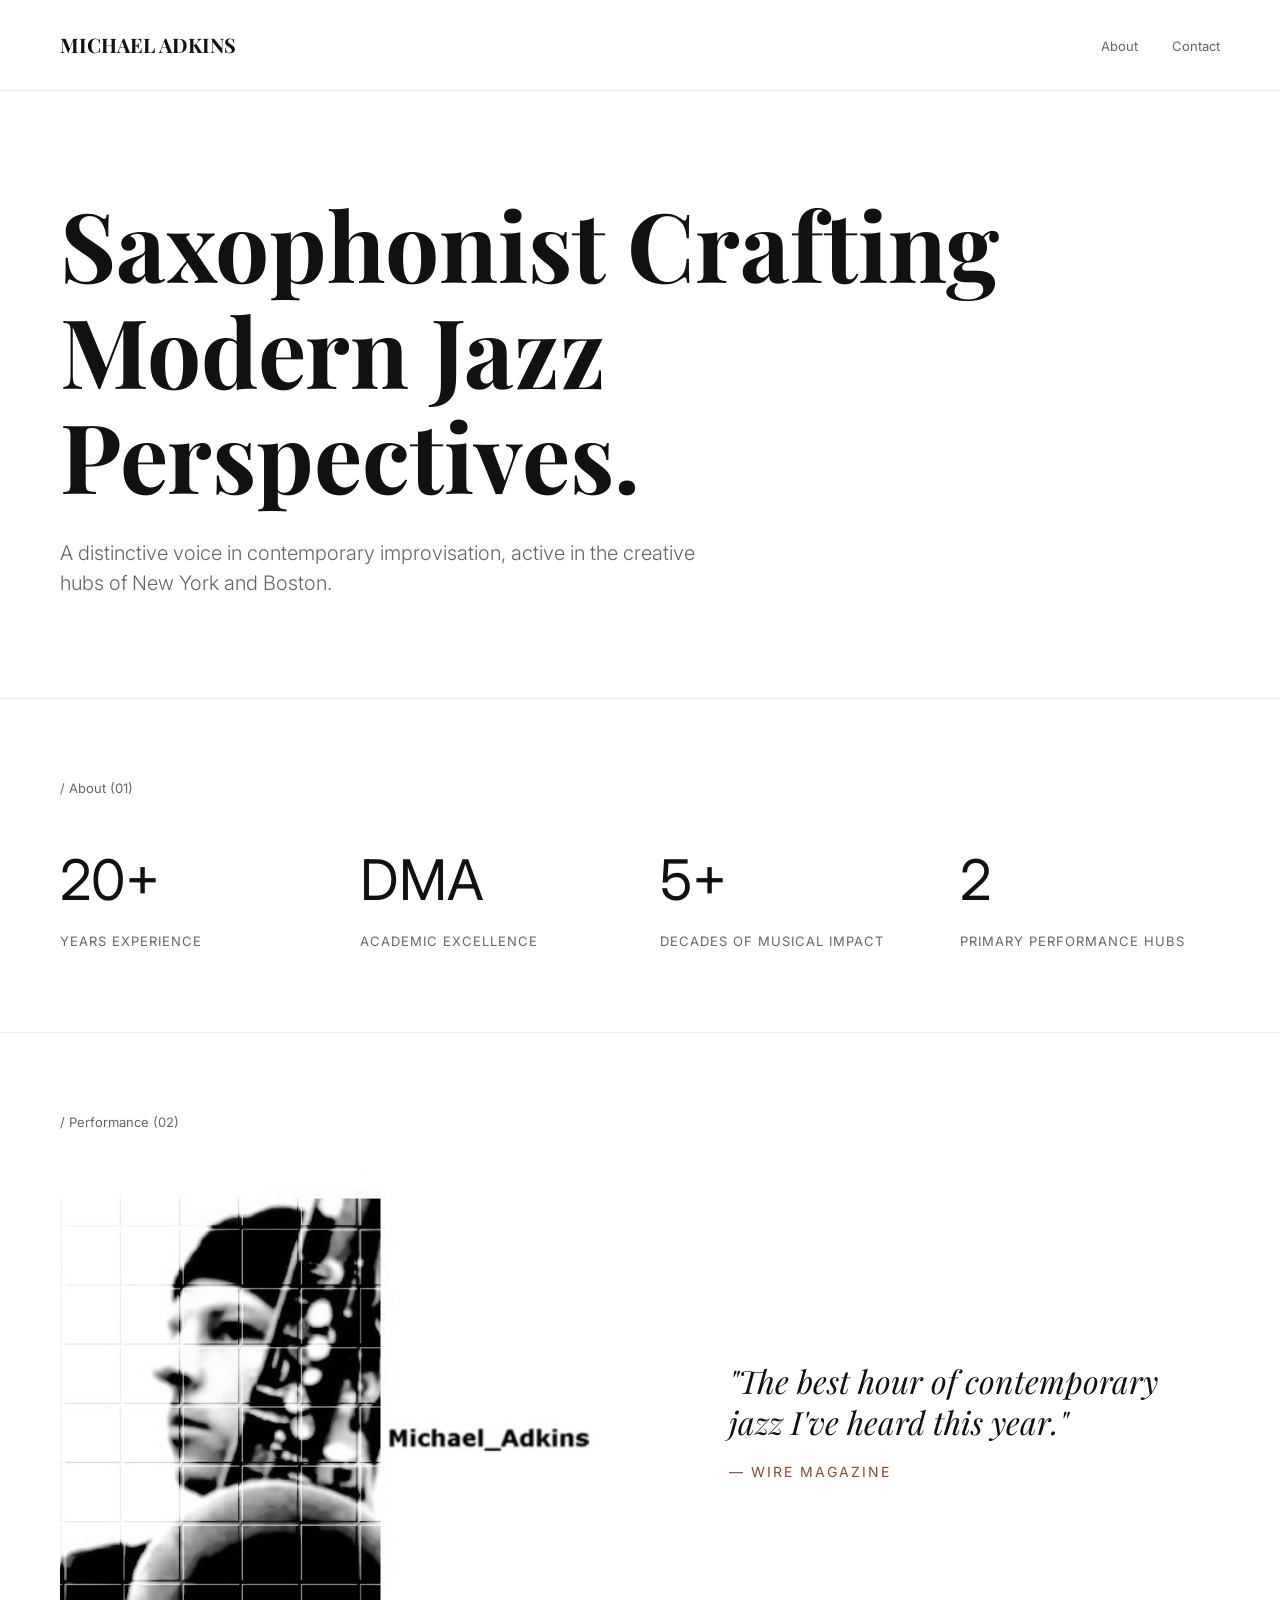
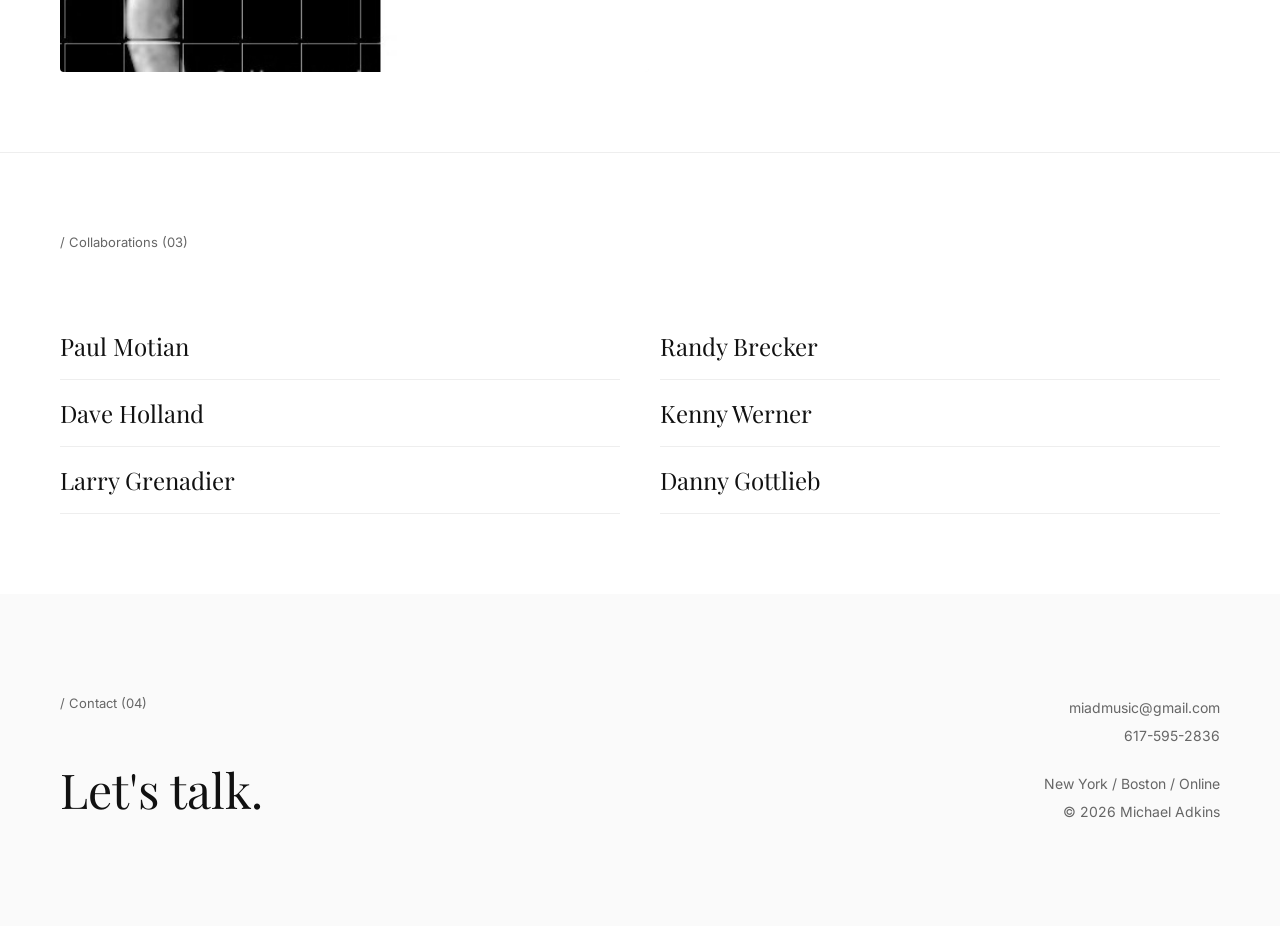
==== index.html @ dd8f3b5c "Add files via upload" ====
<!DOCTYPE html>
<html lang="en">
<head>
<meta charset="UTF-8">
<meta name="viewport" content="width=device-width, initial-scale=1.0">
<title>Michael Adkins | Professional Saxophonist</title>
<style>
  @import url('https://fonts.googleapis.com/css2?family=Inter:wght@300;400;500;700&family=Playfair+Display:ital,wght@0,700;1,400;1,700&display=swap');

  :root {
    --bg: #ffffff;
    --text-primary: #111111;
    --text-secondary: #666666;
    --accent: #8B4A2A;
    --border: #eeeeee;
  }

  * { box-sizing: border-box; margin: 0; padding: 0; }

  body {
    background-color: var(--bg);
    color: var(--text-primary);
    font-family: 'Inter', sans-serif;
    line-height: 1.5;
    -webkit-font-smoothing: antialiased;
  }

  /* KANSO NAVIGATION */
  nav {
    padding: 30px 60px;
    display: flex;
    justify-content: space-between;
    align-items: center;
    border-bottom: 1px solid var(--border);
  }

  .nav-logo { font-family: 'Playfair Display', serif; font-weight: 700; font-size: 20px; }
  .nav-links a { color: var(--text-secondary); text-decoration: none; margin-left: 30px; font-size: 13px; }

  /* HERO SECTION */
  .hero {
    padding: 100px 60px;
    max-width: 1100px;
  }

  .hero h1 {
    font-family: 'Playfair Display', serif;
    font-size: clamp(48px, 8vw, 96px);
    line-height: 1.1;
    margin-bottom: 30px;
    font-weight: 700;
  }

  .hero p {
    font-size: 20px;
    color: var(--text-secondary);
    max-width: 650px;
    font-weight: 300;
  }

  /* SECTION WRAPPER */
  .container { padding: 80px 60px; border-top: 1px solid var(--border); }
  .section-label { font-size: 13px; color: var(--text-secondary); margin-bottom: 40px; display: flex; gap: 10px; }

  /* METRICS (01) */
  .metrics-grid {
    display: grid;
    grid-template-columns: repeat(auto-fit, minmax(200px, 1fr));
    gap: 40px;
  }

  .metric-item h2 { font-size: 56px; font-weight: 400; margin-bottom: 10px; color: var(--text-primary); }
  .metric-item p { font-size: 13px; text-transform: uppercase; letter-spacing: 1px; color: var(--text-secondary); }

  /* SELECTED WORK (02) */
  .work-grid {
    display: grid;
    grid-template-columns: 1.2fr 1fr;
    gap: 80px;
    align-items: center;
  }

  .work-img { height: 500px; background-color: #f7f7f7; overflow: hidden; border-radius: 4px; }
  .work-img img { width: 100%; height: 100%; object-fit: cover; filter: grayscale(100%); }

  .quote-box {
    font-family: 'Playfair Display', serif;
    font-size: 32px;
    font-style: italic;
    line-height: 1.3;
    color: var(--text-primary);
  }

  /* LISTS */
  .col-list { list-style: none; margin-top: 20px; }
  .col-list li {
    font-size: 24px;
    font-family: 'Playfair Display', serif;
    padding: 15px 0;
    border-bottom: 1px solid var(--border);
  }

  /* FOOTER */
  .footer {
    padding: 100px 60px;
    background: #fafafa;
    display: flex;
    justify-content: space-between;
    align-items: flex-start;
  }

  .footer-cta { font-family: 'Playfair Display', serif; font-size: 48px; text-decoration: none; color: var(--text-primary); }
  .footer-cta:hover { color: var(--accent); }

  .footer-details { text-align: right; color: var(--text-secondary); font-size: 14px; line-height: 2; }

  @media (max-width: 850px) {
    nav, .container, .footer { padding: 40px 30px; }
    .work-grid { grid-template-columns: 1fr; gap: 40px; }
  }
</style>
</head>
<body>

<nav>
  <div class="nav-logo">MICHAEL ADKINS</div>
  <div class="nav-links">
    <a href="about.html">About</a>
    <a href="contact.html">Contact</a>
  </div>
</nav>

<section class="hero">
  <h1>Saxophonist Crafting Modern Jazz Perspectives.</h1>
  <p>A distinctive voice in contemporary improvisation, active in the creative hubs of New York and Boston.</p>
</section>

<div class="container">
  <div class="section-label">/ About (01)</div>
  <div class="metrics-grid">
    <div class="metric-item"><h2>20+</h2><p>Years Experience</p></div>
    <div class="metric-item"><h2>DMA</h2><p>Academic Excellence</p></div>
    <div class="metric-item"><h2>5+</h2><p>Decades of Musical Impact</p></div>
    <div class="metric-item"><h2>2</h2><p>Primary Performance Hubs</p></div>
  </div>
</div>

<div class="container">
  <div class="section-label">/ Performance (02)</div>
  <div class="work-grid">
    <div class="work-img">
      <img src="Mi-Crop-untitled1.jpg" alt="Michael Adkins">
    </div>
    <div class="quote-box">
      "The best hour of contemporary jazz I've heard this year."<br>
      <span style="font-size: 14px; font-family: 'Inter'; font-style: normal; color: var(--accent); letter-spacing: 2px;">— WIRE MAGAZINE</span>
    </div>
  </div>
</div>

<div class="container">
  <div class="section-label">/ Collaborations (03)</div>
  <div class="metrics-grid">
    <ul class="col-list">
      <li>Paul Motian</li>
      <li>Dave Holland</li>
      <li>Larry Grenadier</li>
    </ul>
    <ul class="col-list">
      <li>Randy Brecker</li>
      <li>Kenny Werner</li>
      <li>Danny Gottlieb</li>
    </ul>
  </div>
</div>

<footer class="footer">
  <div>
    <div class="section-label">/ Contact (04)</div>
    <a href="mailto:miadmusic@gmail.com" class="footer-cta">Let's talk.</a>
  </div>
  <div class="footer-details">
    <p>miadmusic@gmail.com</p>
    <p>617-595-2836</p>
    <p style="margin-top:20px;">New York / Boston / Online</p>
    <p>&copy; 2026 Michael Adkins</p>
  </div>
</footer>

</body>
</html>
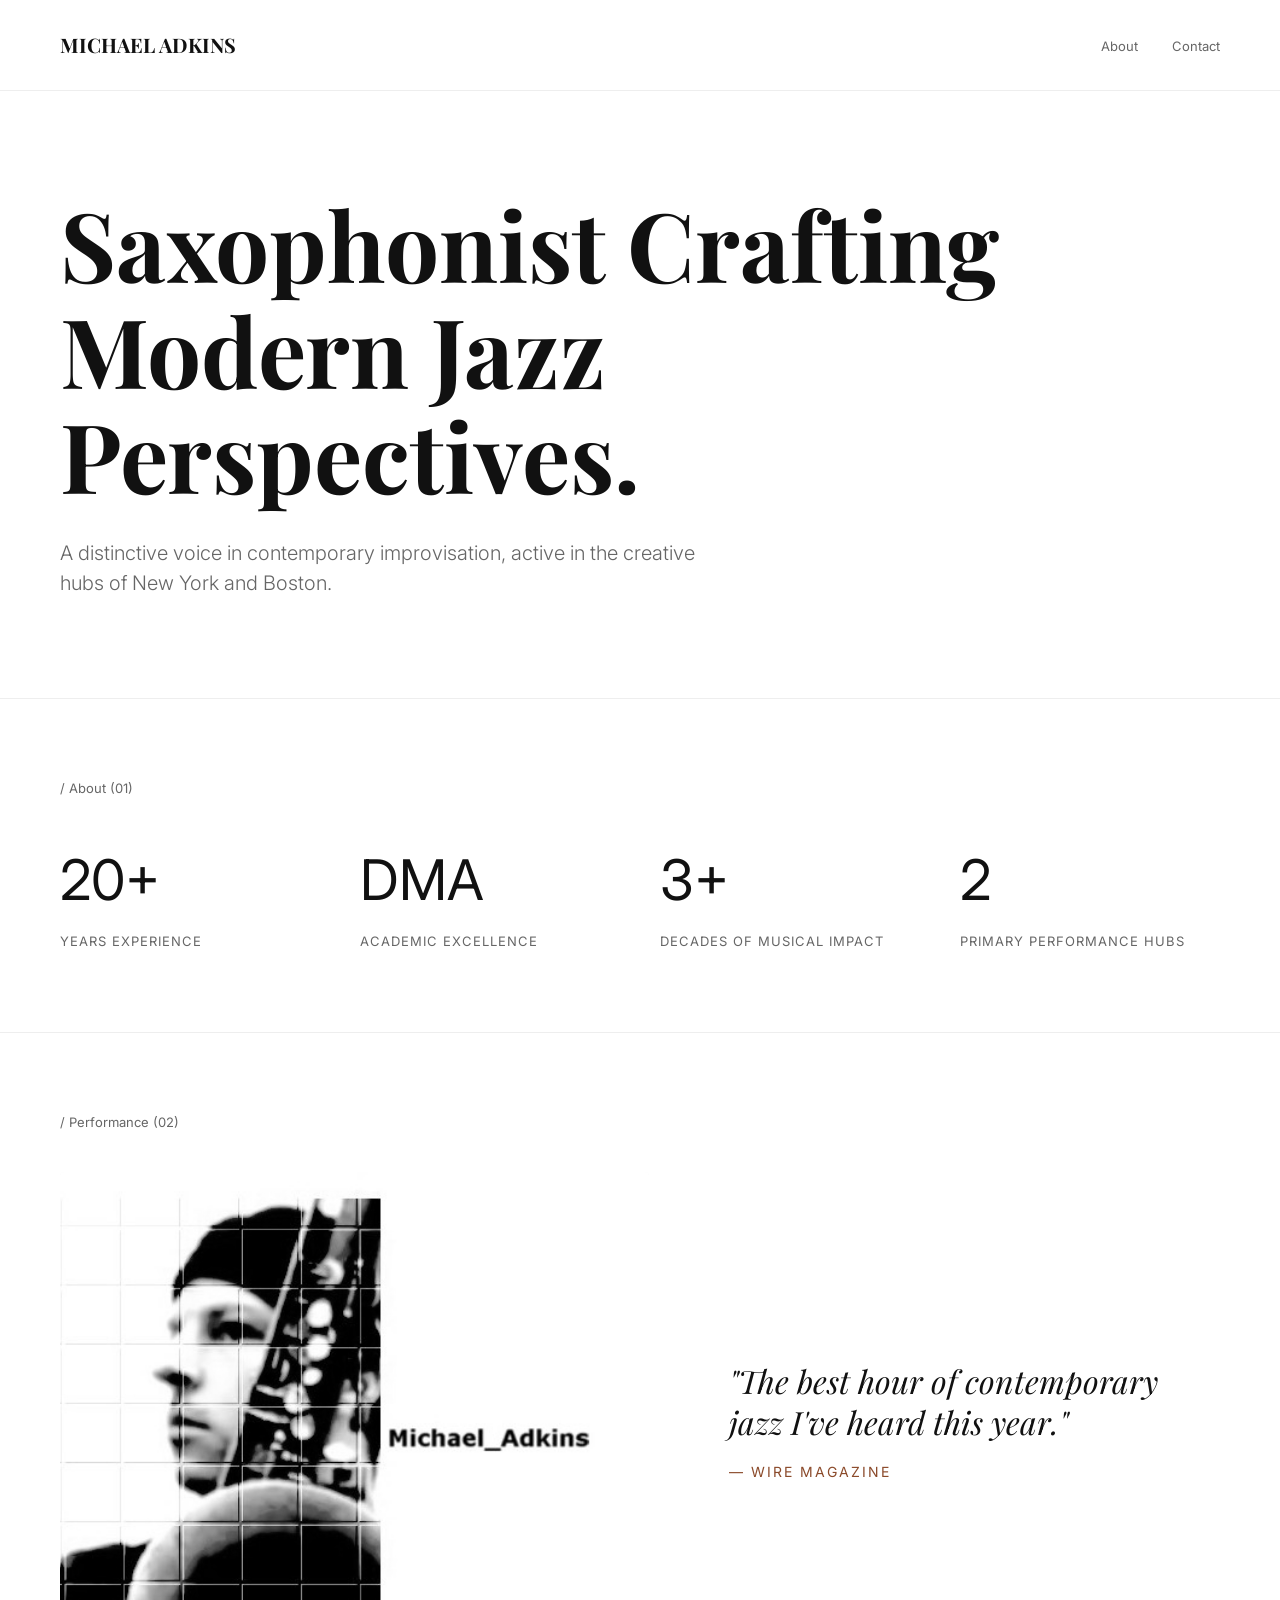
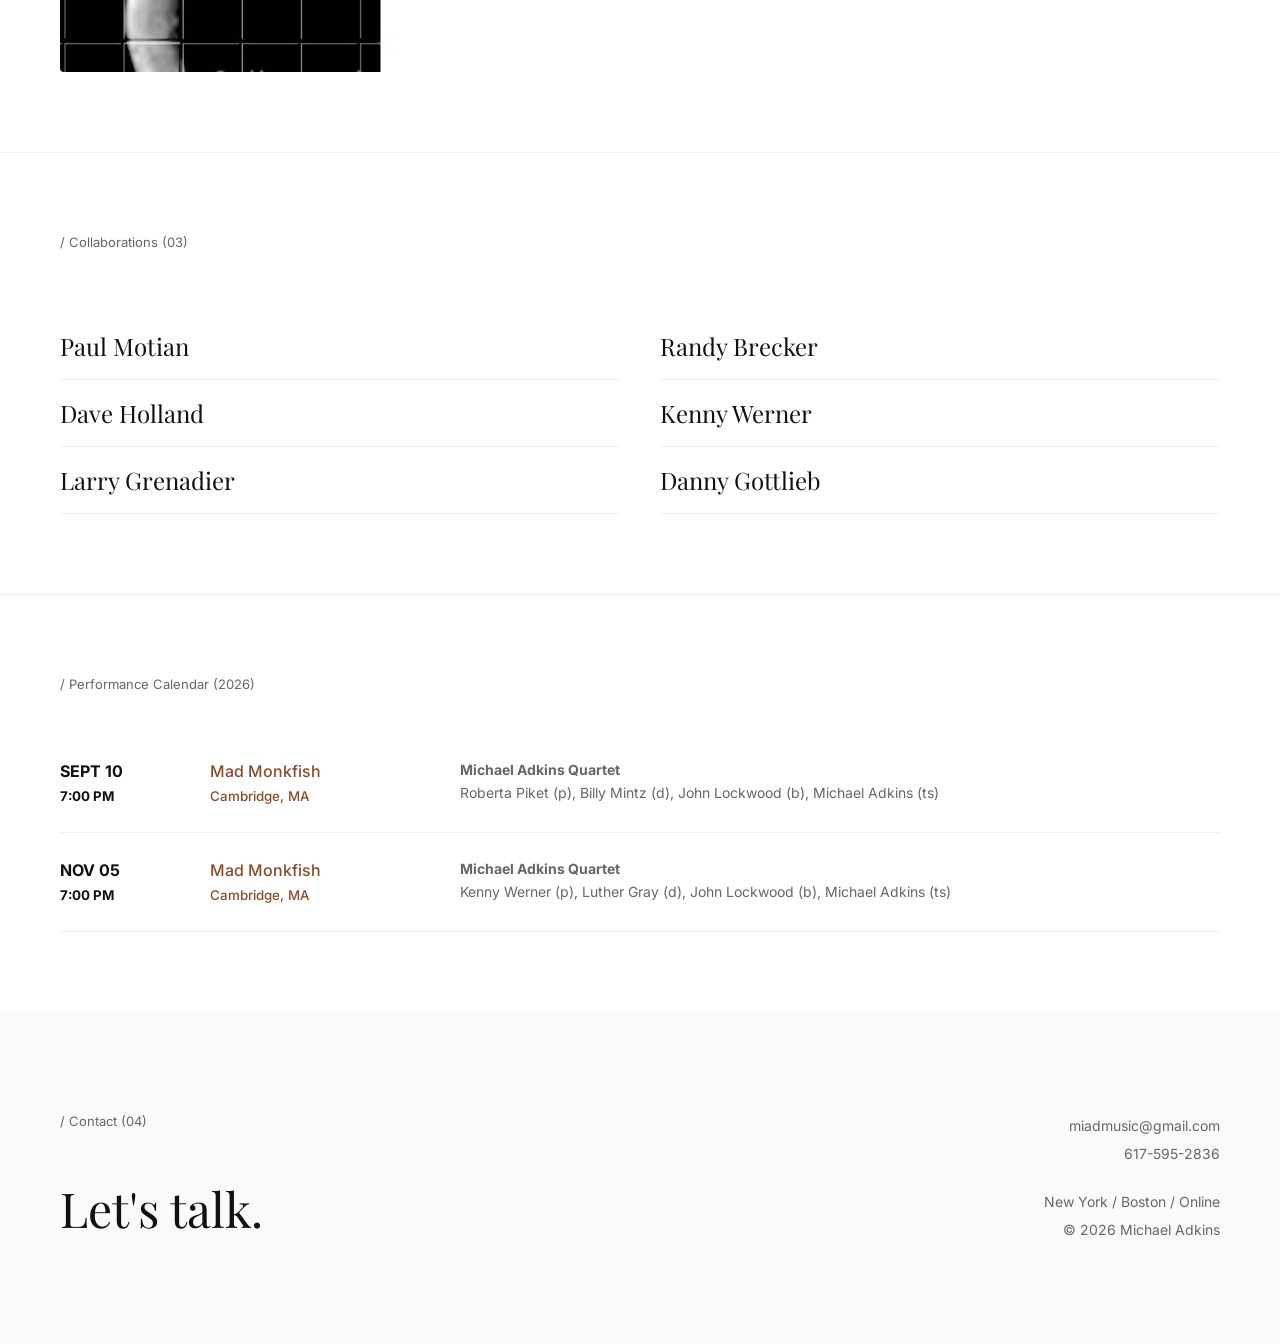
==== commit 131feaee: "Update index.html" ====
--- a/index.html
+++ b/index.html
@@ -140,7 +140,7 @@
   <div class="metrics-grid">
     <div class="metric-item"><h2>20+</h2><p>Years Experience</p></div>
     <div class="metric-item"><h2>DMA</h2><p>Academic Excellence</p></div>
-    <div class="metric-item"><h2>5+</h2><p>Decades of Musical Impact</p></div>
+    <div class="metric-item"><h2>3+</h2><p>Decades of Musical Impact</p></div>
     <div class="metric-item"><h2>2</h2><p>Primary Performance Hubs</p></div>
   </div>
 </div>
@@ -173,7 +173,38 @@
     </ul>
   </div>
 </div>
-
+<section class="container">
+  <span class="section-label">/ Performance Calendar (2026)</span>
+  <style>
+    .date-table { width: 100%; border-collapse: collapse; margin-top: 20px; }
+    .date-row { border-bottom: 1px solid var(--border); transition: 0.3s; }
+    .date-row:hover { background: #fafafa; }
+    .date-cell { padding: 25px 0; vertical-align: top; }
+    .date-val { font-weight: 700; width: 150px; }
+    .venue-val { width: 250px; color: var(--accent); font-weight: 500; }
+    .personnel-val { color: var(--text-secondary); font-size: 14px; line-height: 1.6; }
+  </style>
+
+  <table class="date-table">
+    <tr class="date-row">
+      <td class="date-cell date-val">SEPT 10 <br><small>7:00 PM</small></td>
+      <td class="date-cell venue-val">Mad Monkfish <br><small>Cambridge, MA</small></td>
+      <td class="date-cell personnel-val">
+        <strong>Michael Adkins Quartet</strong><br>
+        Roberta Piket (p), Billy Mintz (d), John Lockwood (b), Michael Adkins (ts)
+      </td>
+    </tr>
+
+    <tr class="date-row">
+      <td class="date-cell date-val">NOV 05 <br><small>7:00 PM</small></td>
+      <td class="date-cell venue-val">Mad Monkfish <br><small>Cambridge, MA</small></td>
+      <td class="date-cell personnel-val">
+        <strong>Michael Adkins Quartet</strong><br>
+        Kenny Werner (p), Luther Gray (d), John Lockwood (b), Michael Adkins (ts)
+      </td>
+    </tr>
+  </table>
+</section>
 <footer class="footer">
   <div>
     <div class="section-label">/ Contact (04)</div>
@@ -188,4 +219,4 @@
 </footer>
 
 </body>
-</html>+</html>
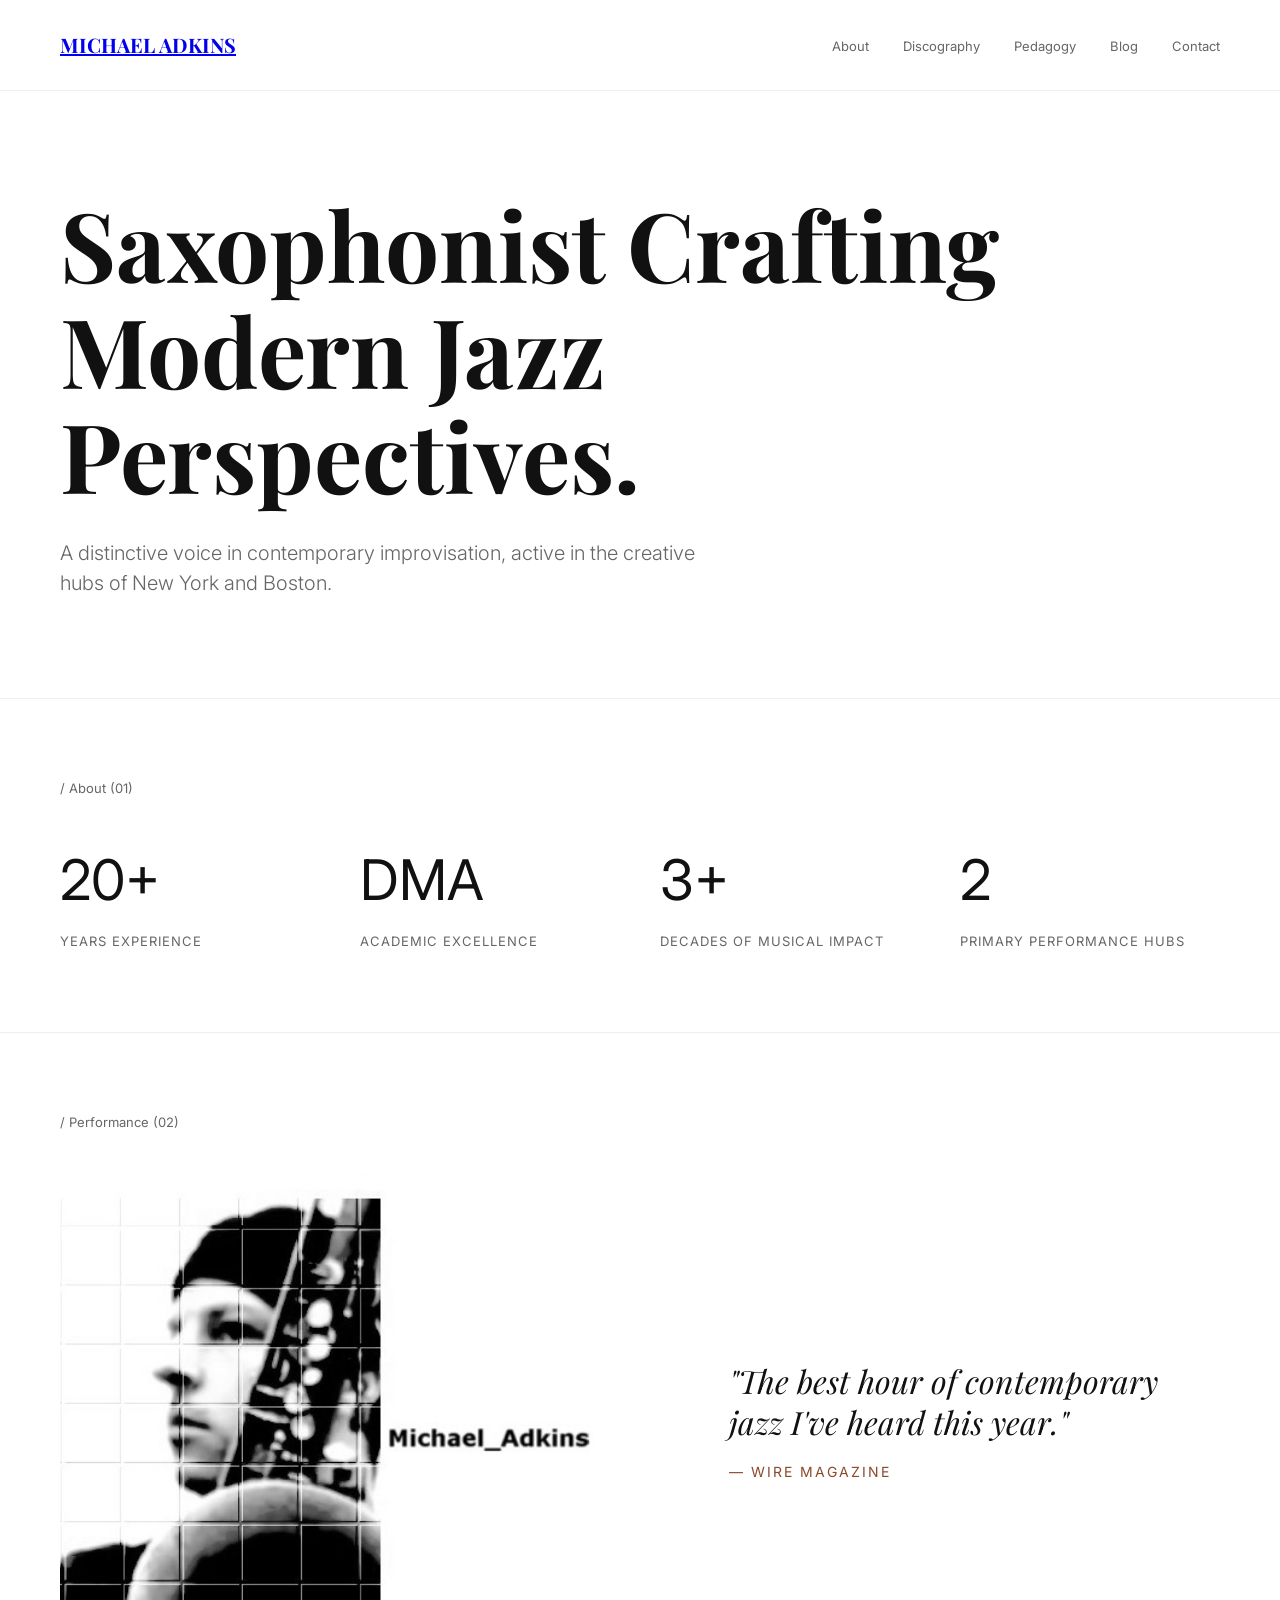
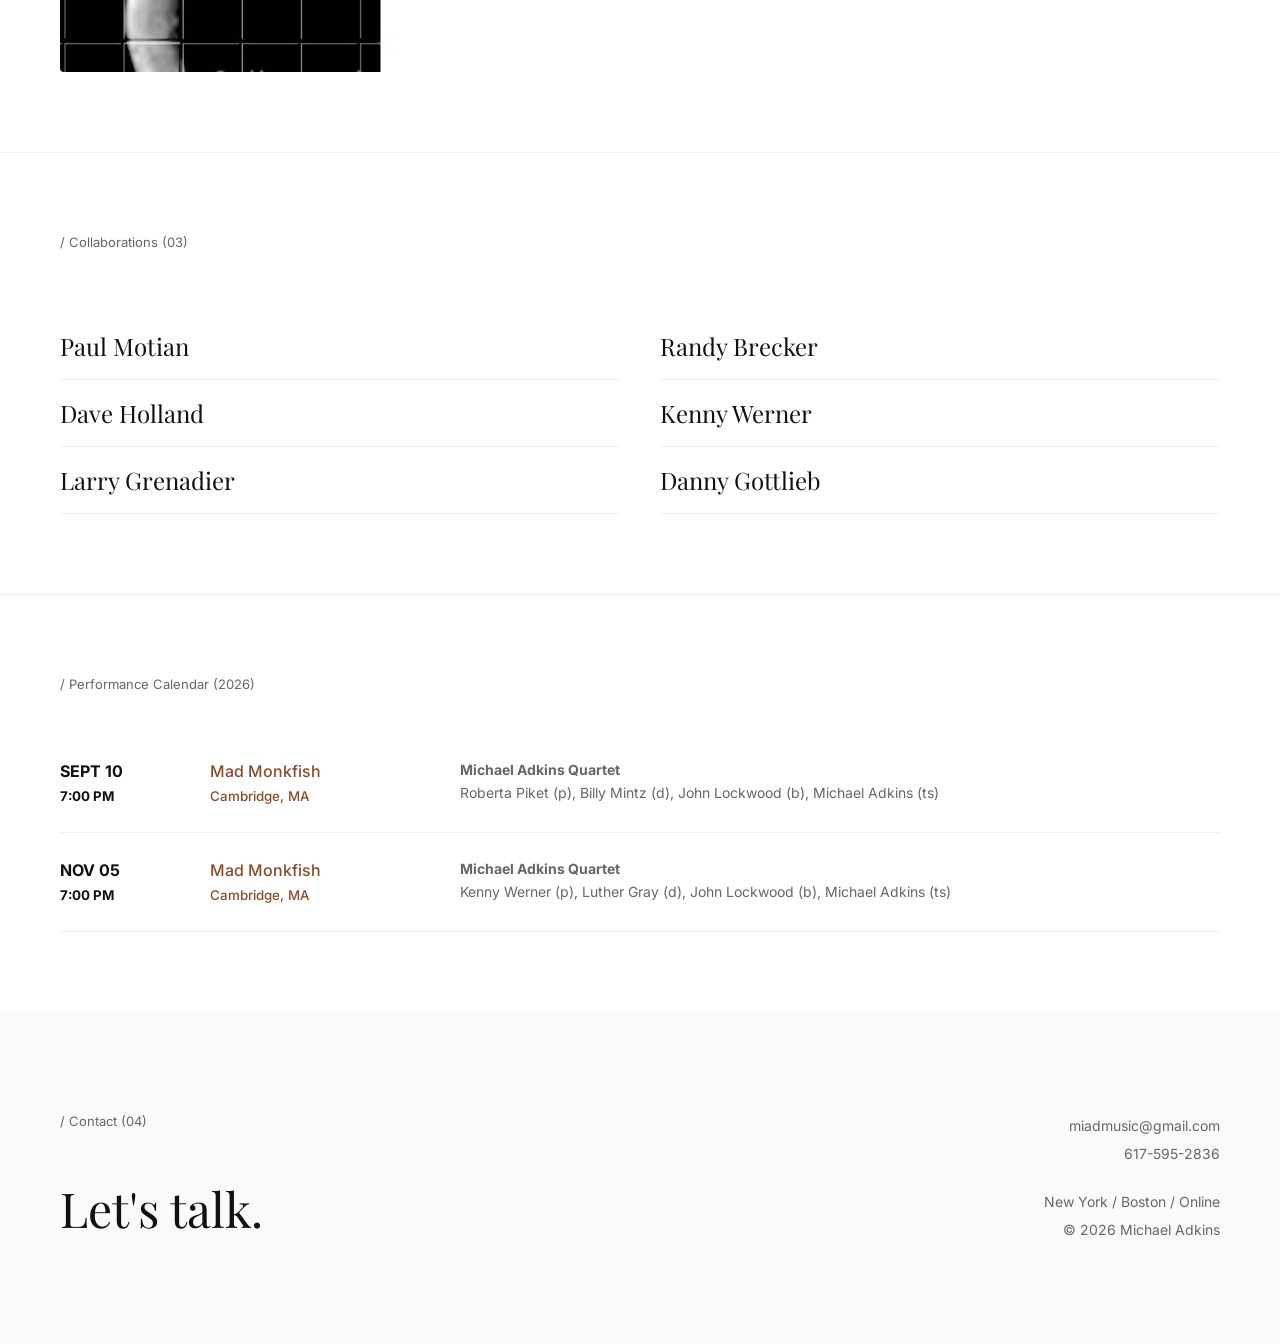
==== commit 8478f77e: "Update index.html" ====
--- a/index.html
+++ b/index.html
@@ -123,9 +123,12 @@
 <body>
 
 <nav>
-  <div class="nav-logo">MICHAEL ADKINS</div>
+  <a href="index.html" class="nav-logo">MICHAEL ADKINS</a>
   <div class="nav-links">
     <a href="about.html">About</a>
+    <a href="discography.html">Discography</a>
+    <a href="pedagogy.html">Pedagogy</a>
+    <a href="blog.html">Blog</a>
     <a href="contact.html">Contact</a>
   </div>
 </nav>
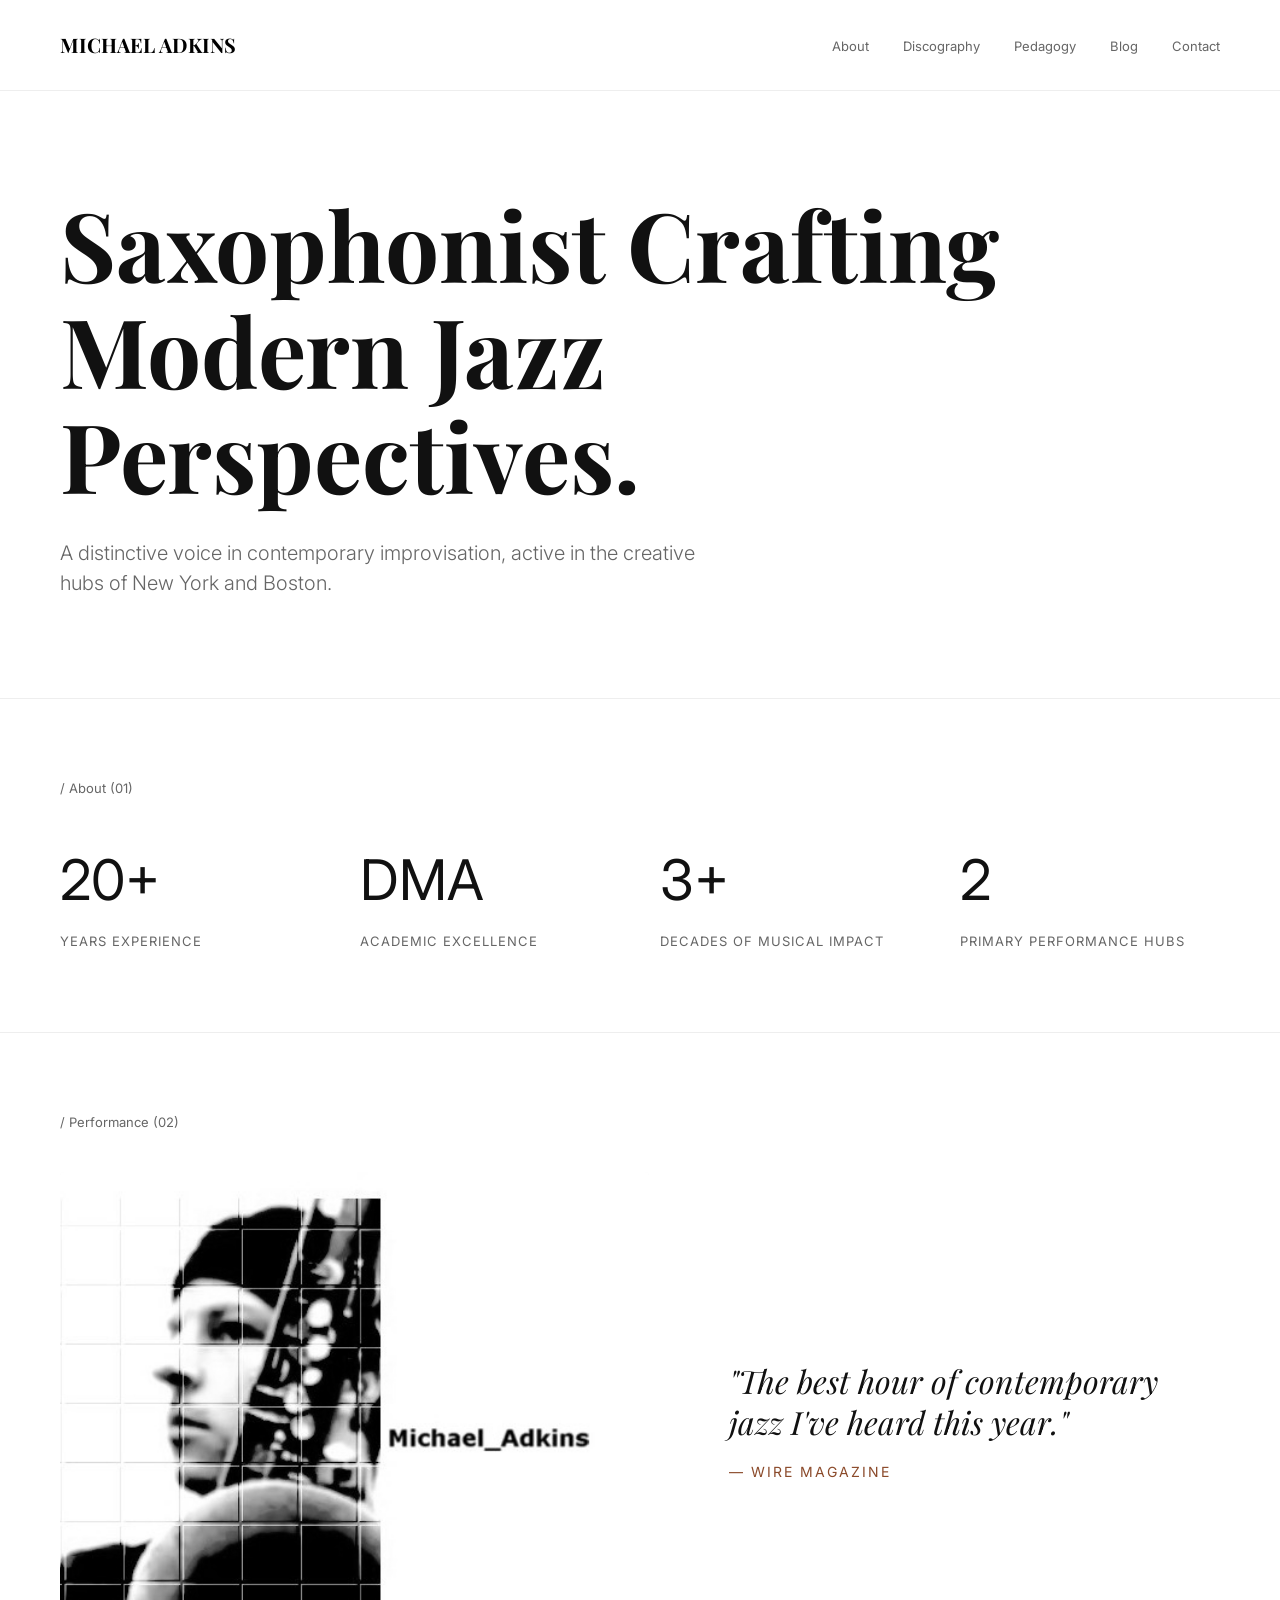
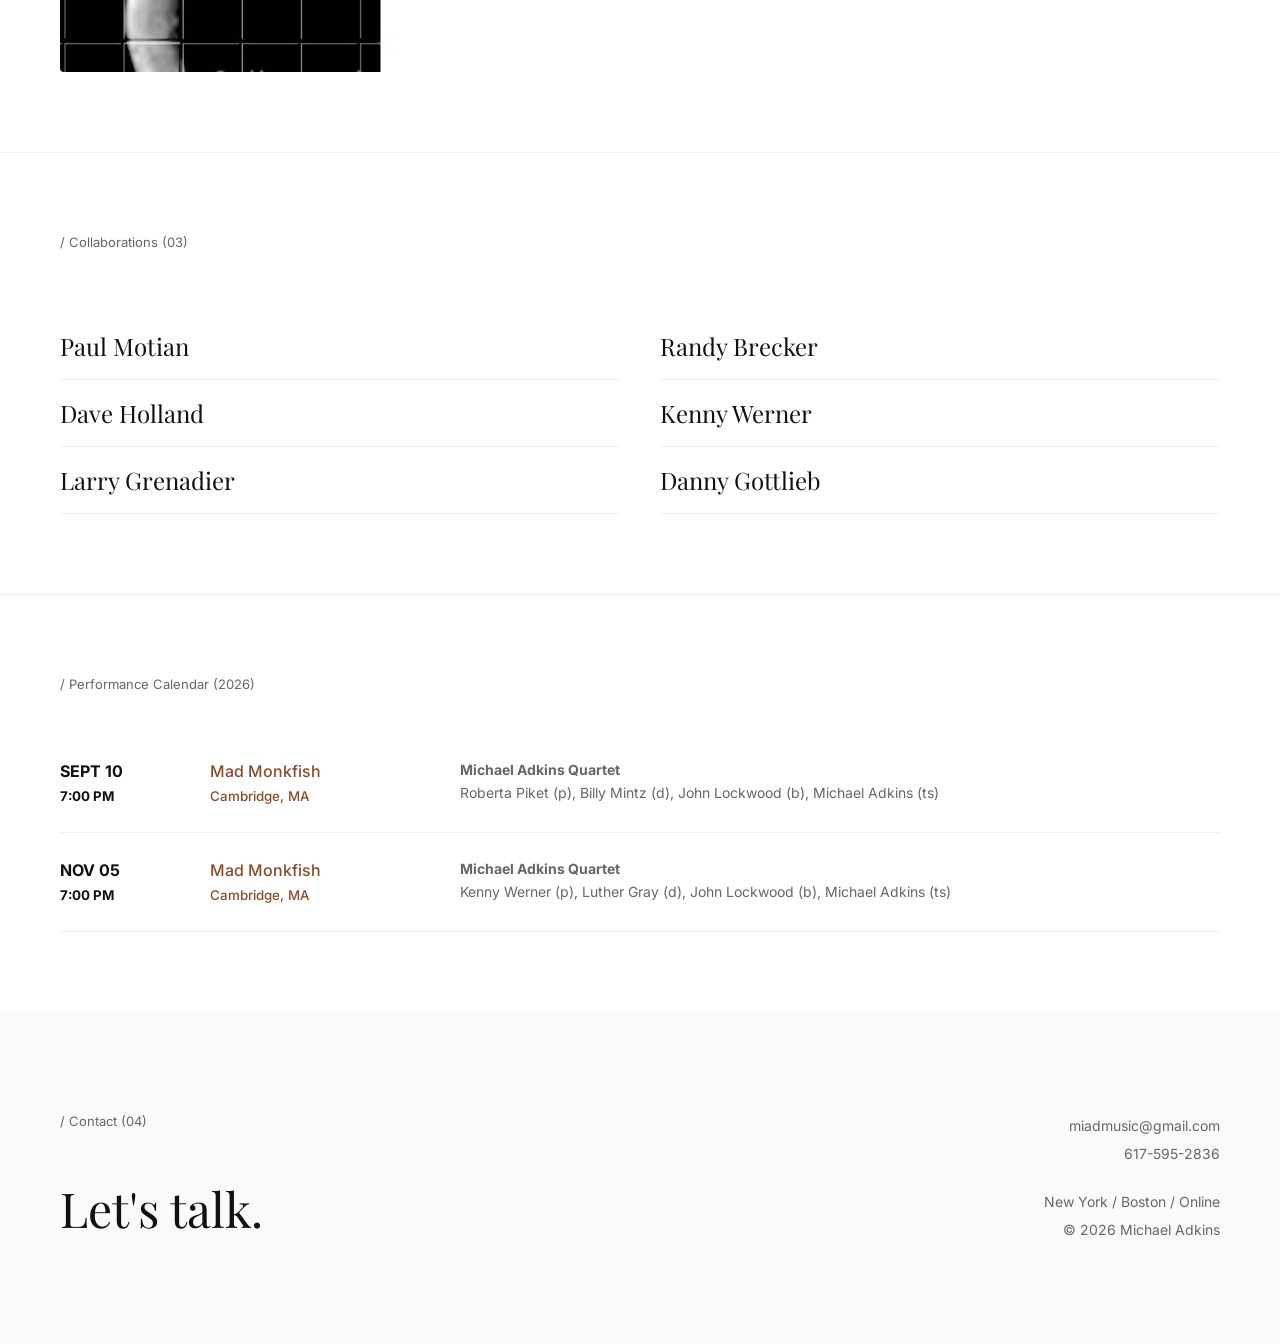
==== commit 2d952dd5: "Update index.html" ====
--- a/index.html
+++ b/index.html
@@ -36,7 +36,19 @@
 
   .nav-logo { font-family: 'Playfair Display', serif; font-weight: 700; font-size: 20px; }
   .nav-links a { color: var(--text-secondary); text-decoration: none; margin-left: 30px; font-size: 13px; }
-
+.nav-logo { 
+  font-family: 'Playfair Display', serif; 
+  font-weight: 700; 
+  font-size: 20px; 
+  text-decoration: none !important; /* This removes the underline */
+  color: black;
+}
+
+/* This ensures it stays clean even after being clicked */
+.nav-logo:visited, .nav-logo:hover, .nav-logo:active {
+  text-decoration: none !important;
+  color: black;
+}
   /* HERO SECTION */
   .hero {
     padding: 100px 60px;
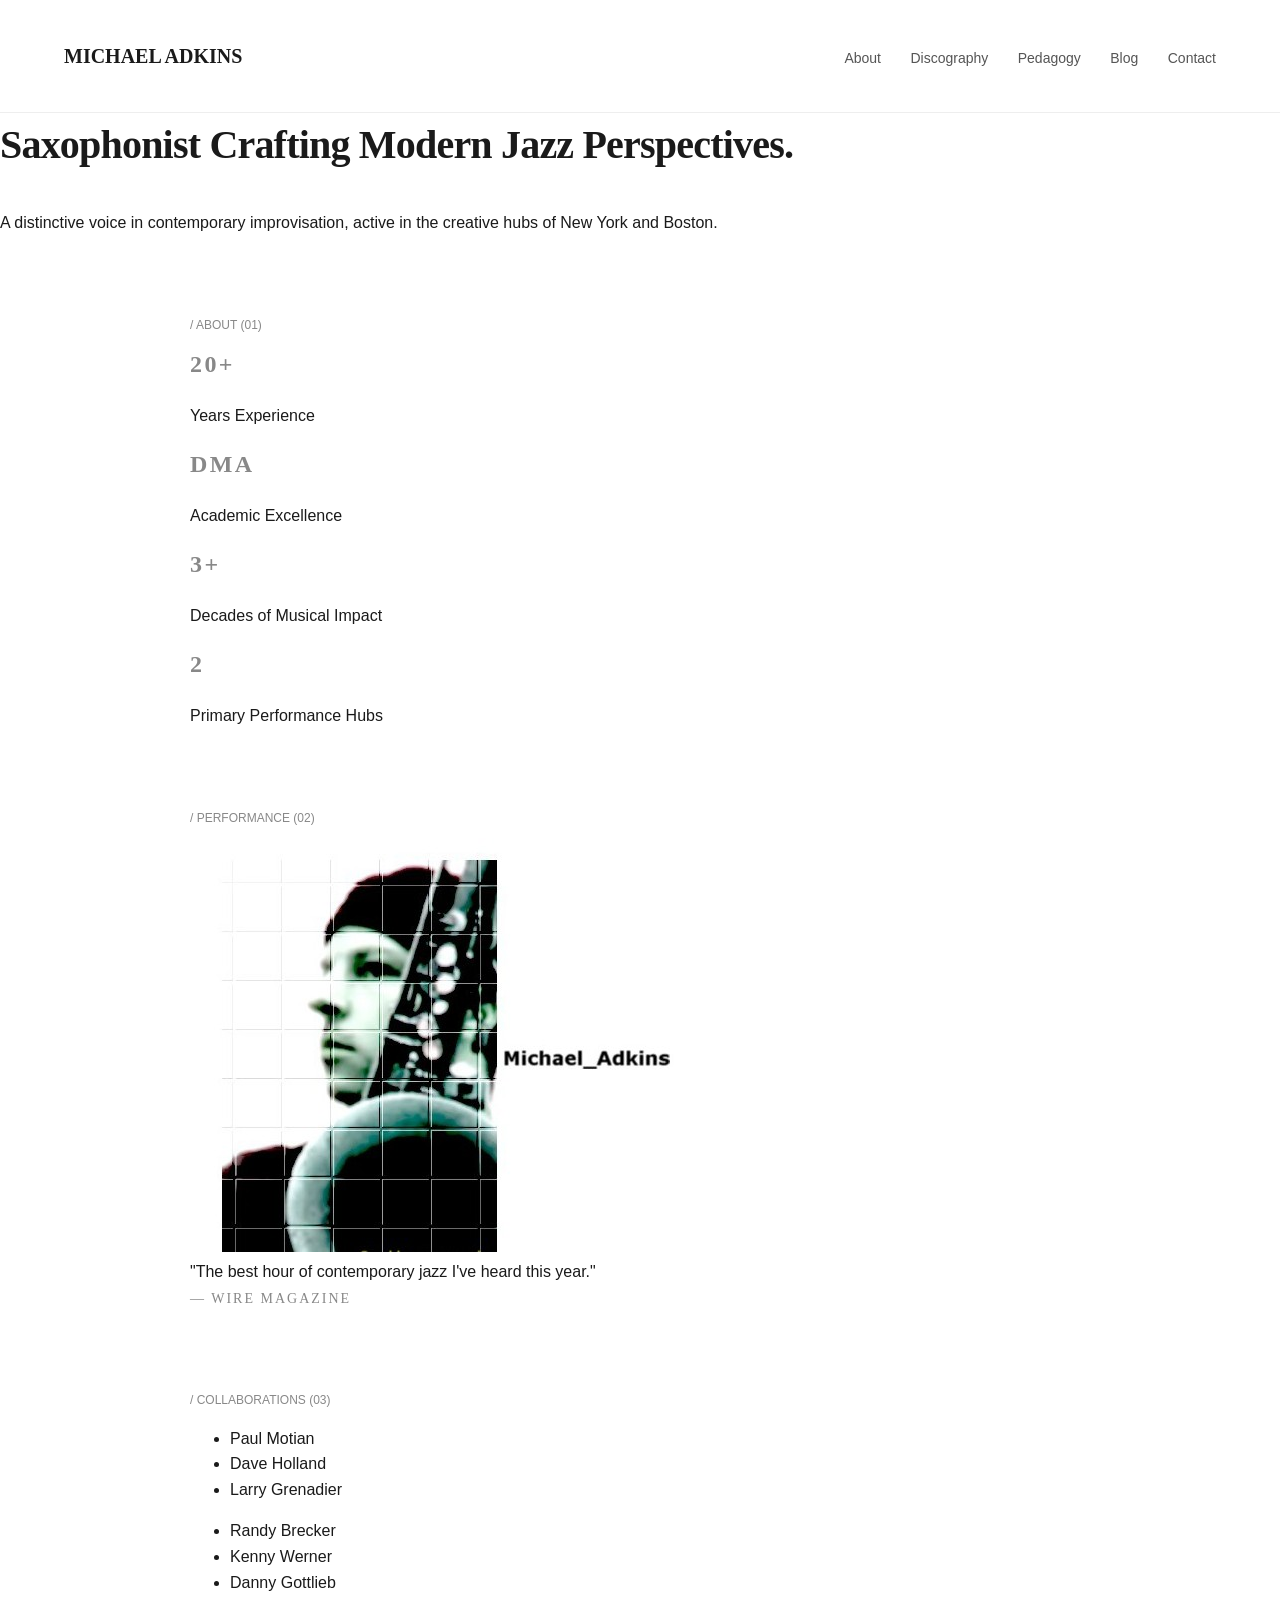
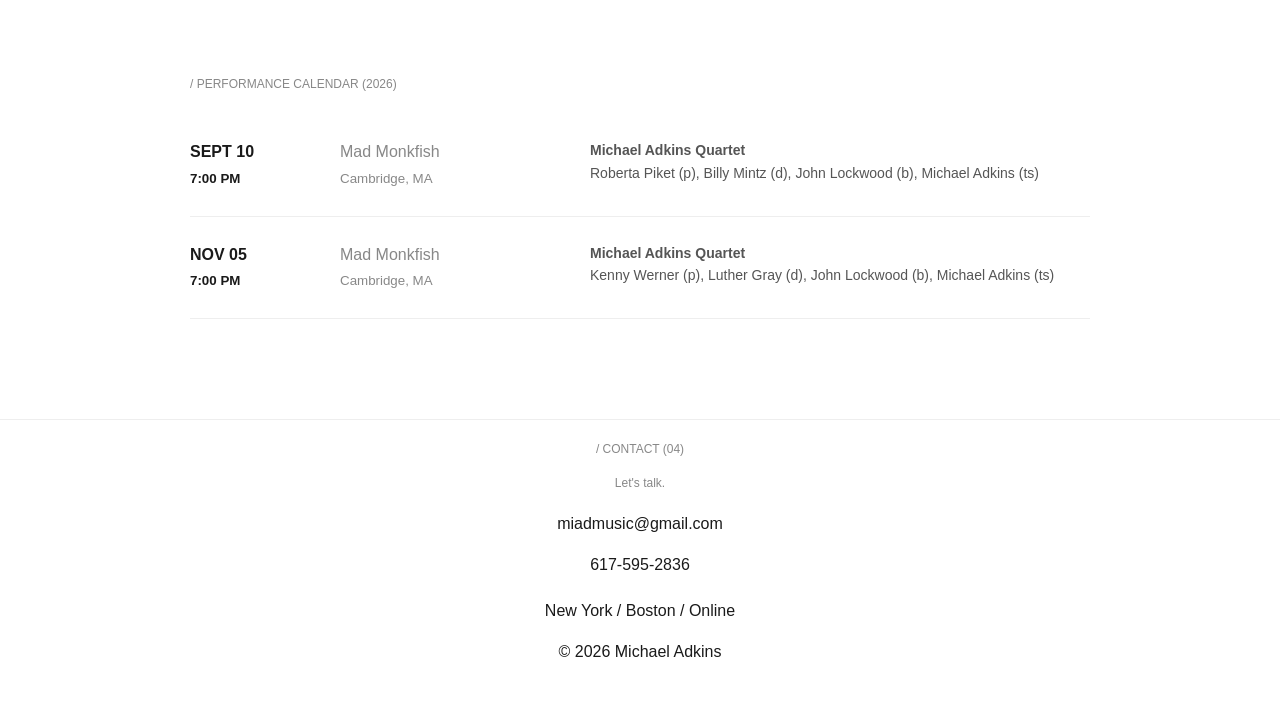
==== commit 13dfd11a: "Update index.html" ====
--- a/index.html
+++ b/index.html
@@ -4,133 +4,7 @@
 <meta charset="UTF-8">
 <meta name="viewport" content="width=device-width, initial-scale=1.0">
 <title>Michael Adkins | Professional Saxophonist</title>
-<style>
-  @import url('https://fonts.googleapis.com/css2?family=Inter:wght@300;400;500;700&family=Playfair+Display:ital,wght@0,700;1,400;1,700&display=swap');
-
-  :root {
-    --bg: #ffffff;
-    --text-primary: #111111;
-    --text-secondary: #666666;
-    --accent: #8B4A2A;
-    --border: #eeeeee;
-  }
-
-  * { box-sizing: border-box; margin: 0; padding: 0; }
-
-  body {
-    background-color: var(--bg);
-    color: var(--text-primary);
-    font-family: 'Inter', sans-serif;
-    line-height: 1.5;
-    -webkit-font-smoothing: antialiased;
-  }
-
-  /* KANSO NAVIGATION */
-  nav {
-    padding: 30px 60px;
-    display: flex;
-    justify-content: space-between;
-    align-items: center;
-    border-bottom: 1px solid var(--border);
-  }
-
-  .nav-logo { font-family: 'Playfair Display', serif; font-weight: 700; font-size: 20px; }
-  .nav-links a { color: var(--text-secondary); text-decoration: none; margin-left: 30px; font-size: 13px; }
-.nav-logo { 
-  font-family: 'Playfair Display', serif; 
-  font-weight: 700; 
-  font-size: 20px; 
-  text-decoration: none !important; /* This removes the underline */
-  color: black;
-}
-
-/* This ensures it stays clean even after being clicked */
-.nav-logo:visited, .nav-logo:hover, .nav-logo:active {
-  text-decoration: none !important;
-  color: black;
-}
-  /* HERO SECTION */
-  .hero {
-    padding: 100px 60px;
-    max-width: 1100px;
-  }
-
-  .hero h1 {
-    font-family: 'Playfair Display', serif;
-    font-size: clamp(48px, 8vw, 96px);
-    line-height: 1.1;
-    margin-bottom: 30px;
-    font-weight: 700;
-  }
-
-  .hero p {
-    font-size: 20px;
-    color: var(--text-secondary);
-    max-width: 650px;
-    font-weight: 300;
-  }
-
-  /* SECTION WRAPPER */
-  .container { padding: 80px 60px; border-top: 1px solid var(--border); }
-  .section-label { font-size: 13px; color: var(--text-secondary); margin-bottom: 40px; display: flex; gap: 10px; }
-
-  /* METRICS (01) */
-  .metrics-grid {
-    display: grid;
-    grid-template-columns: repeat(auto-fit, minmax(200px, 1fr));
-    gap: 40px;
-  }
-
-  .metric-item h2 { font-size: 56px; font-weight: 400; margin-bottom: 10px; color: var(--text-primary); }
-  .metric-item p { font-size: 13px; text-transform: uppercase; letter-spacing: 1px; color: var(--text-secondary); }
-
-  /* SELECTED WORK (02) */
-  .work-grid {
-    display: grid;
-    grid-template-columns: 1.2fr 1fr;
-    gap: 80px;
-    align-items: center;
-  }
-
-  .work-img { height: 500px; background-color: #f7f7f7; overflow: hidden; border-radius: 4px; }
-  .work-img img { width: 100%; height: 100%; object-fit: cover; filter: grayscale(100%); }
-
-  .quote-box {
-    font-family: 'Playfair Display', serif;
-    font-size: 32px;
-    font-style: italic;
-    line-height: 1.3;
-    color: var(--text-primary);
-  }
-
-  /* LISTS */
-  .col-list { list-style: none; margin-top: 20px; }
-  .col-list li {
-    font-size: 24px;
-    font-family: 'Playfair Display', serif;
-    padding: 15px 0;
-    border-bottom: 1px solid var(--border);
-  }
-
-  /* FOOTER */
-  .footer {
-    padding: 100px 60px;
-    background: #fafafa;
-    display: flex;
-    justify-content: space-between;
-    align-items: flex-start;
-  }
-
-  .footer-cta { font-family: 'Playfair Display', serif; font-size: 48px; text-decoration: none; color: var(--text-primary); }
-  .footer-cta:hover { color: var(--accent); }
-
-  .footer-details { text-align: right; color: var(--text-secondary); font-size: 14px; line-height: 2; }
-
-  @media (max-width: 850px) {
-    nav, .container, .footer { padding: 40px 30px; }
-    .work-grid { grid-template-columns: 1fr; gap: 40px; }
-  }
-</style>
+<link rel="stylesheet" href="style.css">
 </head>
 <body>
 
--- a/style.css
+++ b/style.css
@@ -0,0 +1,97 @@
+/* --- Master CSS for Michael Adkins Music Portfolio --- */
+
+:root {
+  --bg: #ffffff;
+  --text: #1a1a1a;
+  --text-secondary: #555555;
+  --accent: #888888;
+  --border: #eeeeee;
+}
+
+body {
+  font-family: 'Inter', -apple-system, sans-serif;
+  color: var(--text);
+  line-height: 1.6;
+  margin: 0;
+  padding: 0;
+  background-color: var(--bg);
+}
+
+/* Typography */
+h1, h2, h3, .nav-logo {
+  font-family: 'Playfair Display', serif;
+  font-weight: 700;
+  margin-top: 0;
+}
+
+h1 { font-size: 2.5rem; letter-spacing: -0.02em; }
+h2 { font-size: 1.5rem; color: var(--accent); text-transform: uppercase; letter-spacing: 0.1em; }
+
+/* Navigation - Clean & Intentional */
+nav {
+  display: flex;
+  justify-content: space-between;
+  align-items: baseline;
+  padding: 40px 5%;
+  border-bottom: 1px solid var(--border);
+}
+
+.nav-logo {
+  font-size: 20px;
+  text-decoration: none !important;
+  color: var(--text);
+}
+
+.nav-logo:visited, .nav-logo:hover, .nav-logo:active {
+  text-decoration: none !important;
+  color: var(--text);
+}
+
+.nav-links a {
+  margin-left: 25px;
+  text-decoration: none;
+  color: var(--text-secondary);
+  font-size: 14px;
+  transition: color 0.3s;
+}
+
+.nav-links a:hover {
+  color: var(--text);
+}
+
+/* Layout Containers */
+.container {
+  max-width: 900px;
+  margin: 80px auto;
+  padding: 0 5%;
+}
+
+.section-label {
+  display: block;
+  font-size: 12px;
+  text-transform: uppercase;
+  color: var(--accent);
+  margin-bottom: 10px;
+}
+
+/* Image Styling */
+.hero-image {
+  width: 100%;
+  height: auto;
+  filter: grayscale(100%); /* ECM Aesthetic */
+  margin-bottom: 40px;
+}
+
+/* Footer Industry Link */
+footer {
+  margin: 100px 0 40px 0;
+  border-top: 1px solid var(--border);
+  padding-top: 20px;
+  text-align: center;
+}
+
+footer a {
+  font-size: 12px;
+  color: var(--accent);
+  text-decoration: none;
+}
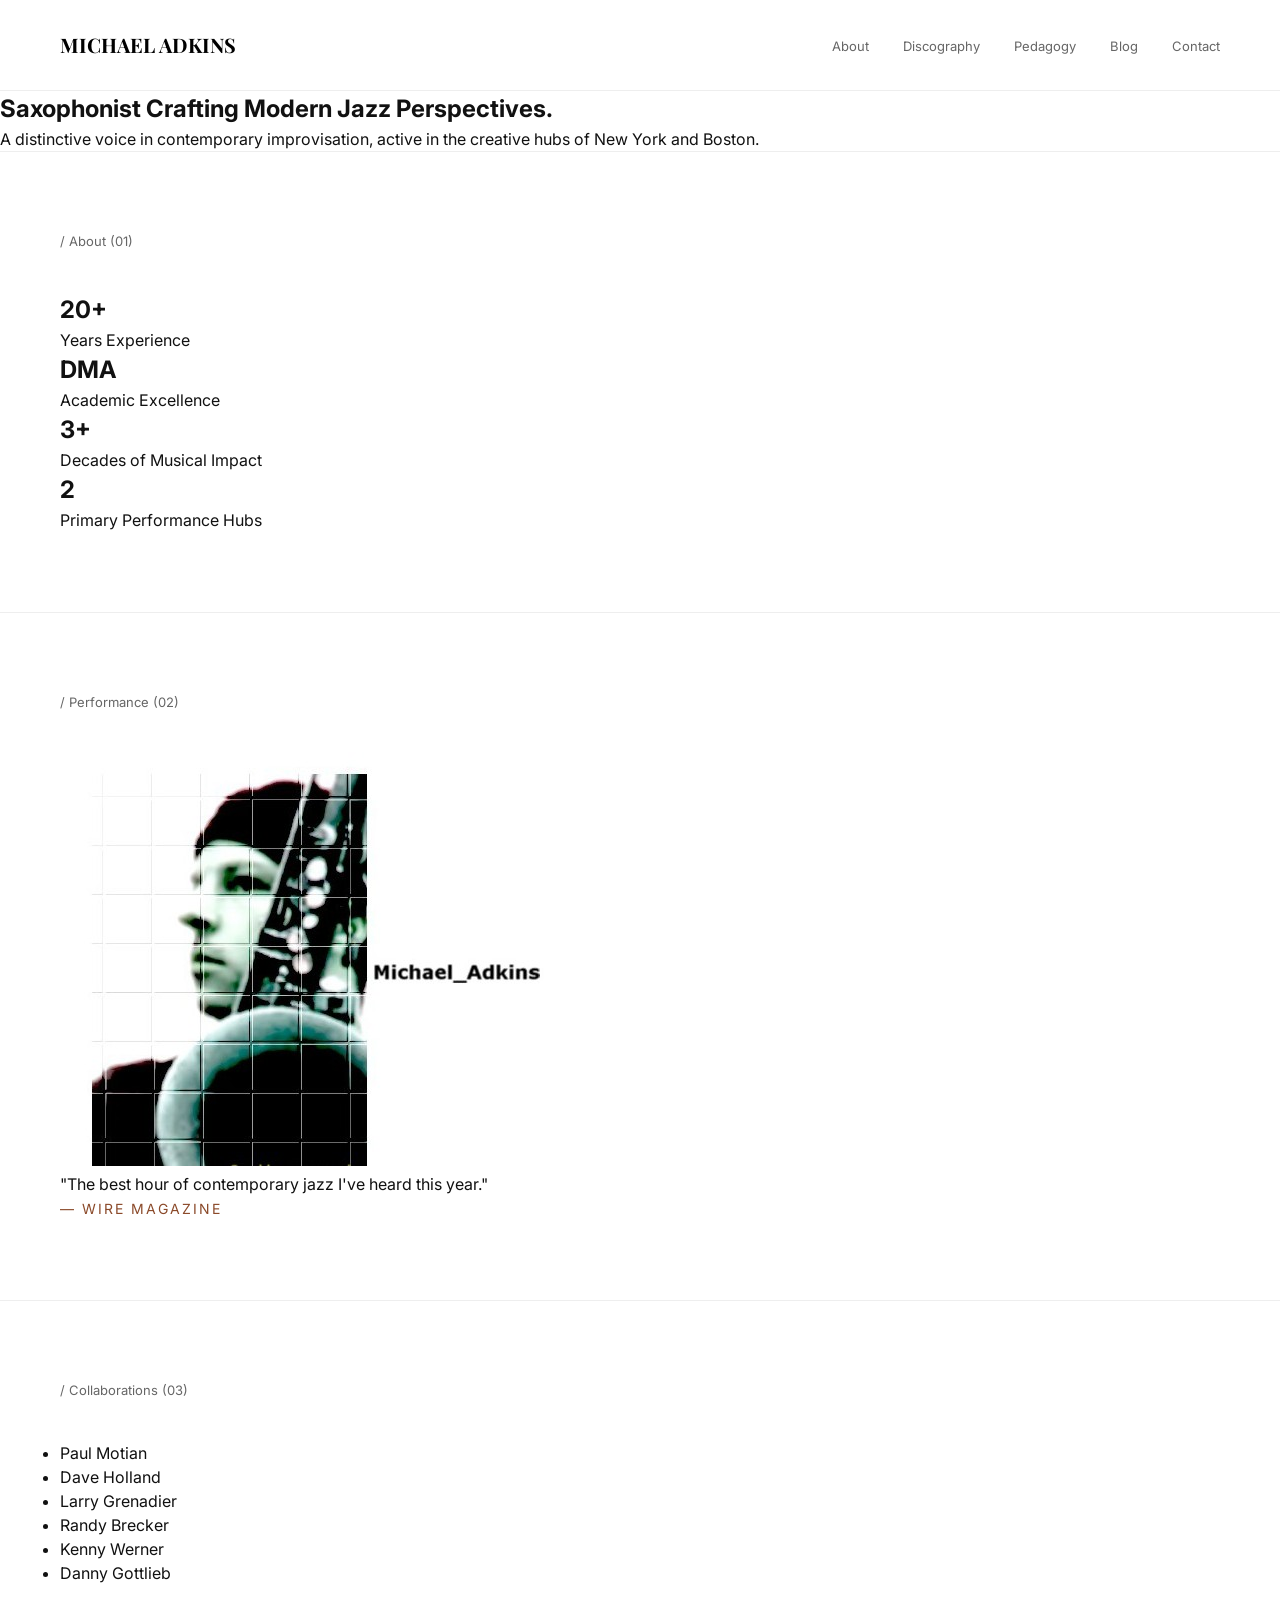
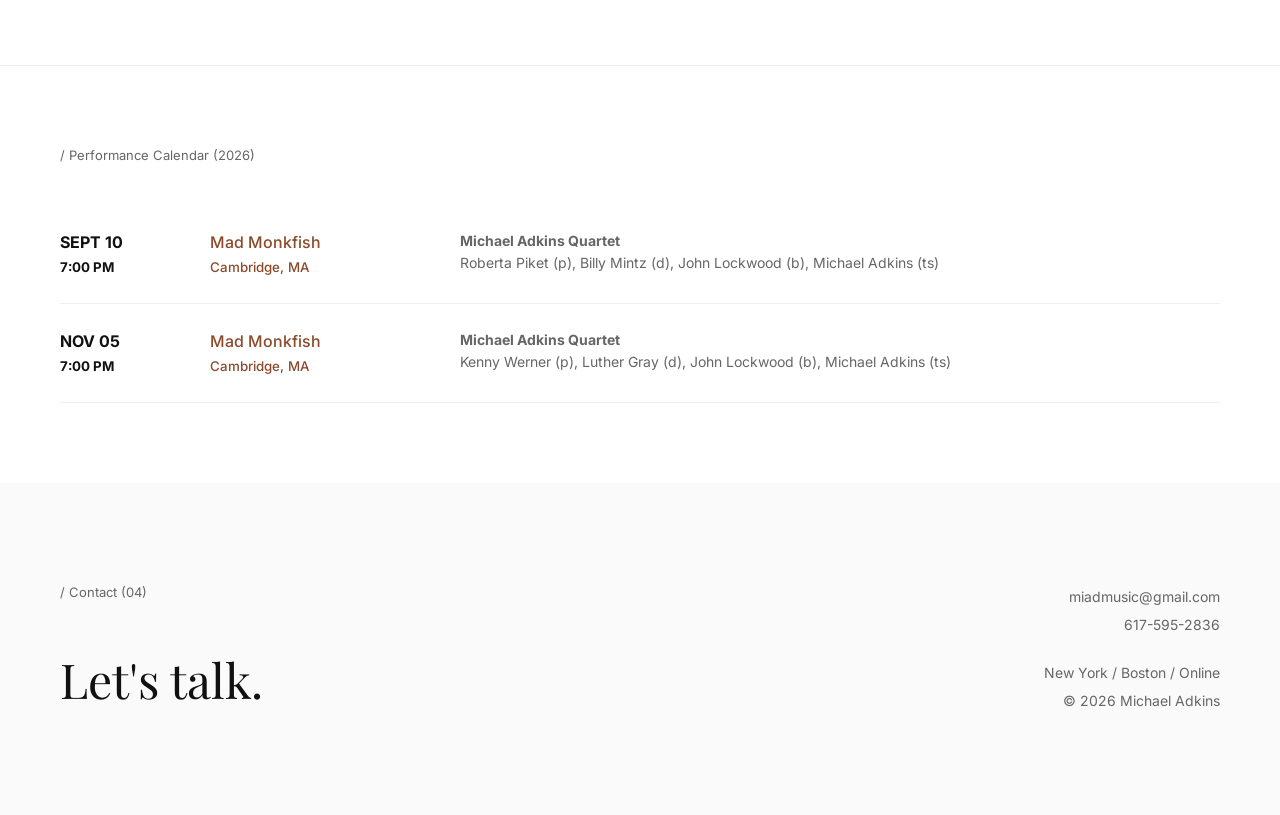
==== commit f6bc282d: "Update index.html" ====
--- a/index.html
+++ b/index.html
@@ -4,7 +4,128 @@
 <meta charset="UTF-8">
 <meta name="viewport" content="width=device-width, initial-scale=1.0">
 <title>Michael Adkins | Professional Saxophonist</title>
-<link rel="stylesheet" href="style.css">
+<style>
+  @import url('https://fonts.googleapis.com/css2?family=Inter:wght@300;400;500;700&family=Playfair+Display:ital,wght@0,700;1,400;1,700&display=swap');
+
+  :root {
+    --bg: #ffffff;
+    --text-primary: #111111;
+    --text-secondary: #666666;
+    --accent: #8B4A2A;
+    --border: #eeeeee;
+  }
+
+  * { box-sizing: border-box; margin: 0; padding: 0; }
+
+  body {
+    background-color: var(--bg);
+    color: var(--text-primary);
+    font-family: 'Inter', sans-serif;
+    line-height: 1.5;
+    -webkit-font-smoothing: antialiased;
+  }
+
+  /* NAVIGATION */
+  nav {
+    padding: 30px 60px;
+    display: flex;
+    justify-content: space-between;
+    align-items: center;
+    border-bottom: 1px solid var(--border);
+  }
+
+  .nav-logo { font-family: 'Playfair Display', serif; font-weight: 700; font-size: 20px; }
+  .nav-links a { color: var(--text-secondary); text-decoration: none; margin-left: 30px; font-size: 13px; }
+.nav-logo { 
+  font-family: 'Playfair Display', serif; 
+  font-weight: 700; 
+  font-size: 20px; 
+  text-decoration: none !important; /* This removes the underline */
+  color: black;
+}
+
+/* This ensures it stays clean even after being clicked */
+.nav-logo:visited, .nav-logo:hover, .nav-logo:active {
+  text-decoration: none !important;
+  color: black;
+}
+  /* HERO */
+  .about-hero {
+    padding: 100px 60px;
+    max-width: 1100px;
+  }
+
+  .about-hero h1 {
+    font-family: 'Playfair Display', serif;
+    font-size: clamp(48px, 8vw, 80px);
+    line-height: 1.1;
+    margin-bottom: 30px;
+  }
+
+  /* SECTION WRAPPER */
+  .container { padding: 80px 60px; border-top: 1px solid var(--border); }
+  .section-label { font-size: 13px; color: var(--text-secondary); margin-bottom: 40px; display: flex; gap: 10px; }
+
+  /* APPROACH (01) */
+  .grid-two-col {
+    display: grid;
+    grid-template-columns: 1fr 1fr;
+    gap: 80px;
+    align-items: start;
+  }
+
+  .bio-text { font-size: 20px; font-weight: 300; color: var(--text-secondary); }
+  .bio-text b { color: var(--text-primary); font-weight: 500; }
+
+  /* DISCOGRAPHY (02) */
+  .disco-list { list-style: none; }
+  .disco-item {
+    display: grid;
+    grid-template-columns: 1.5fr 1fr 1fr;
+    padding: 25px 0;
+    border-bottom: 1px solid var(--border);
+    font-size: 14px;
+    align-items: center;
+  }
+  .disco-item:first-child { border-top: 1px solid var(--border); }
+  .disco-item .title { font-family: 'Playfair Display', serif; font-size: 22px; color: var(--text-primary); }
+  .disco-item .label { color: var(--accent); font-weight: 500; }
+
+  /* ACHIEVEMENTS (03) */
+  .awards-grid {
+    display: grid;
+    grid-template-columns: repeat(auto-fit, minmax(300px, 1fr));
+    gap: 40px;
+  }
+  .award-entry { font-size: 15px; }
+  .award-entry b { display: block; font-size: 18px; margin-bottom: 5px; }
+
+  /* STORY (04) */
+  .press-feature {
+    font-family: 'Playfair Display', serif;
+    font-size: clamp(28px, 4vw, 42px);
+    font-style: italic;
+    line-height: 1.3;
+    max-width: 900px;
+  }
+
+  /* FOOTER */
+  .footer {
+    padding: 100px 60px;
+    background: #fafafa;
+    display: flex;
+    justify-content: space-between;
+  }
+
+  .footer-cta { font-family: 'Playfair Display', serif; font-size: 48px; text-decoration: none; color: var(--text-primary); }
+  .footer-details { text-align: right; color: var(--text-secondary); font-size: 14px; line-height: 2; }
+
+  @media (max-width: 850px) {
+    nav, .container, .footer { padding: 40px 30px; }
+    .grid-two-col, .disco-item { grid-template-columns: 1fr; gap: 20px; }
+  }
+</style>
+
 </head>
 <body>
 
